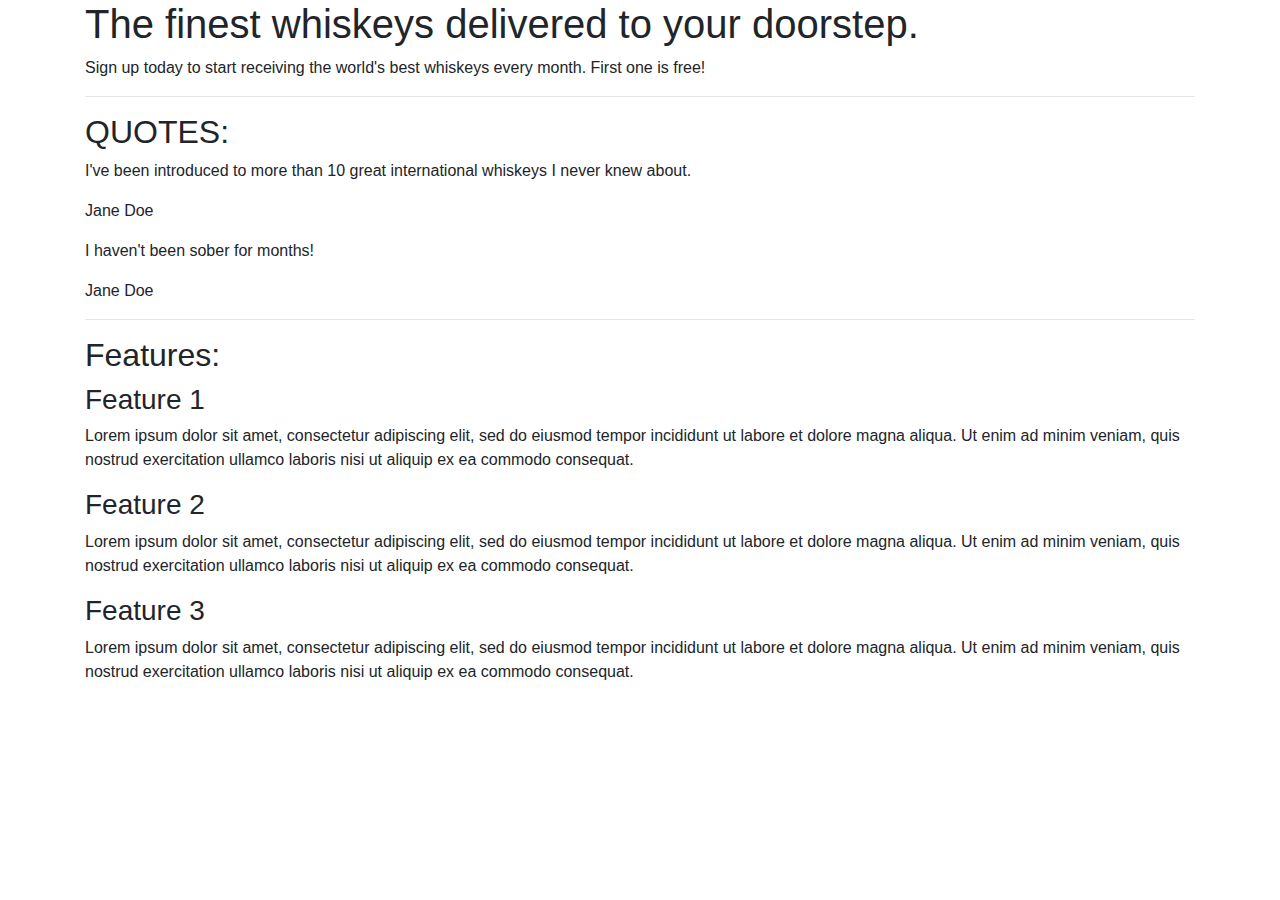
==== index.html @ 3d85e811 "basic html" ====
<!DOCTYPE html>
<html lang="en">
<head>
    <meta charset="UTF-8">
    <meta name="viewport" content="width=device-width, initial-scale=1.0">
    <meta http-equiv="X-UA-Compatible" content="ie=edge">
    <title>Whiskey Drop | Taste a new whiskey every month</title>
    <link rel="stylesheet" href="https://maxcdn.bootstrapcdn.com/bootstrap/4.1.3/css/bootstrap.min.css">
</head>
<body>
    <article class="container">
        <!-- Callout -->
        <section class="callout">
            <h1>The finest whiskeys delivered to your doorstep.</h1>
            <p>Sign up today to start receiving the world's best whiskeys every month. First one is free!</p>
        </section>    
        <!-- / .callout -->
        <hr>


        <!-- Quotes -->
        <section class="quotes">
            <h2 class="text-uppercase">Quotes:</h2>
            <div class="quote">
                <p>I've been introduced to more than 10 great international whiskeys I never knew about.</p>
                <p>Jane Doe</p>
            </div>
            <div class="quote">
                <p>I haven't been sober for months!</p>
                <p>Jane Doe</p>
            </div>
        </section>
        <!-- / .quotes-->
        <hr>


        <!-- Features -->
        <section class="features">
            <h2>Features:</h2>
            <div class="feature">
                <h3>Feature 1</h3>
                <p>Lorem ipsum dolor sit amet, consectetur adipiscing elit, sed do eiusmod tempor incididunt ut labore et dolore magna aliqua. Ut enim ad minim veniam, quis nostrud exercitation ullamco laboris nisi ut aliquip ex ea commodo consequat.</p>
            </div>
             <div class="feature">
                <h3>Feature 2</h3>
                <p>Lorem ipsum dolor sit amet, consectetur adipiscing elit, sed do eiusmod tempor incididunt ut labore et dolore magna aliqua. Ut enim ad minim veniam, quis nostrud exercitation ullamco laboris nisi ut aliquip ex ea commodo consequat.</p>
            </div>
             <div class="feature">
                <h3>Feature 3</h3>
                <p>Lorem ipsum dolor sit amet, consectetur adipiscing elit, sed do eiusmod tempor incididunt ut labore et dolore magna aliqua. Ut enim ad minim veniam, quis nostrud exercitation ullamco laboris nisi ut aliquip ex ea commodo consequat.</p>
            </div>
        </section>
        <!-- /.features -->
    </article>
</body>
</html>
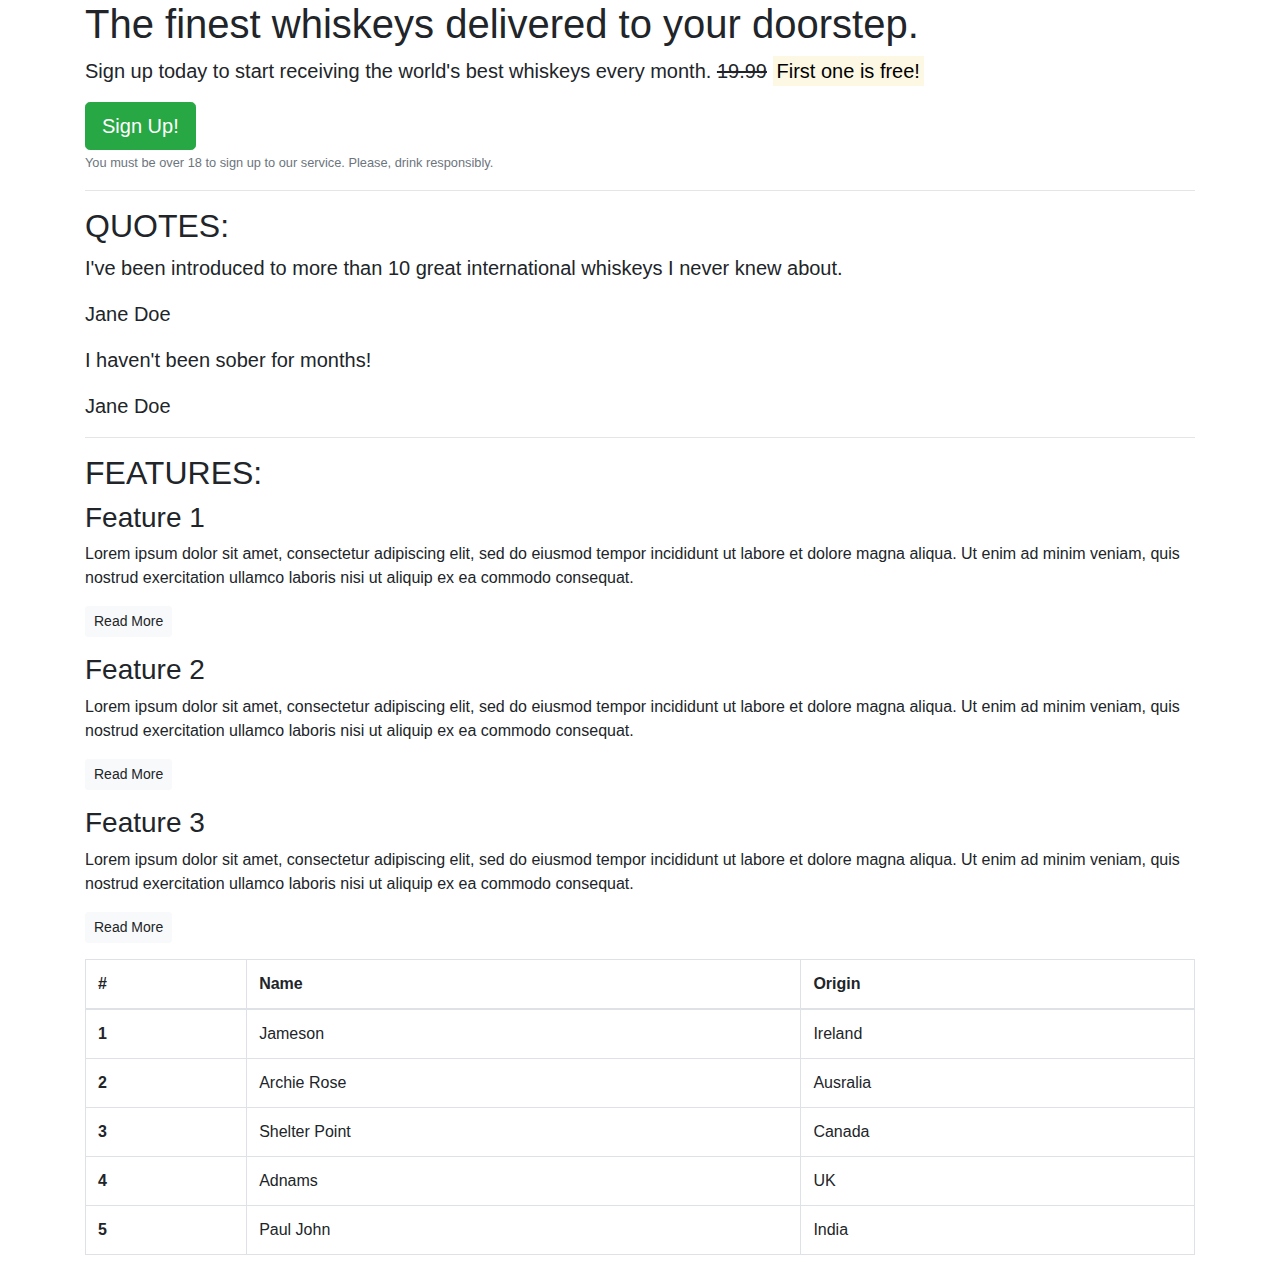
==== commit cb743a80: "<table> included" ====
--- a/index.html
+++ b/index.html
@@ -12,7 +12,9 @@
         <!-- Callout -->
         <section class="callout">
             <h1>The finest whiskeys delivered to your doorstep.</h1>
-            <p>Sign up today to start receiving the world's best whiskeys every month. First one is free!</p>
+            <p class="lead">Sign up today to start receiving the world's best whiskeys every month. <s>19.99</s> <strong><mark>First one is free!</mark></strong></p>
+            <button class="btn btn-success btn-lg">Sign Up!</button>
+            <p class="text-muted"><small>You must be over 18 to sign up to our service. Please, drink responsibly.</small></p>
         </section>    
         <!-- / .callout -->
         <hr>
@@ -21,14 +23,14 @@
         <!-- Quotes -->
         <section class="quotes">
             <h2 class="text-uppercase">Quotes:</h2>
-            <div class="quote">
+            <blockquote class="blockquote">
                 <p>I've been introduced to more than 10 great international whiskeys I never knew about.</p>
                 <p>Jane Doe</p>
-            </div>
-            <div class="quote">
+            </blockquote>
+            <blockquote class="blockquote">
                 <p>I haven't been sober for months!</p>
                 <p>Jane Doe</p>
-            </div>
+            <blockquote>
         </section>
         <!-- / .quotes-->
         <hr>
@@ -36,21 +38,67 @@
 
         <!-- Features -->
         <section class="features">
-            <h2>Features:</h2>
+            <h2 class="text-uppercase">Features:</h2>
             <div class="feature">
                 <h3>Feature 1</h3>
                 <p>Lorem ipsum dolor sit amet, consectetur adipiscing elit, sed do eiusmod tempor incididunt ut labore et dolore magna aliqua. Ut enim ad minim veniam, quis nostrud exercitation ullamco laboris nisi ut aliquip ex ea commodo consequat.</p>
+                <p><a class="btn btn-light btn-sm" href="">Read More</a></p>
             </div>
+
              <div class="feature">
                 <h3>Feature 2</h3>
                 <p>Lorem ipsum dolor sit amet, consectetur adipiscing elit, sed do eiusmod tempor incididunt ut labore et dolore magna aliqua. Ut enim ad minim veniam, quis nostrud exercitation ullamco laboris nisi ut aliquip ex ea commodo consequat.</p>
+                <p><a class="btn btn-light btn-sm" href="">Read More</a></p>
             </div>
              <div class="feature">
                 <h3>Feature 3</h3>
                 <p>Lorem ipsum dolor sit amet, consectetur adipiscing elit, sed do eiusmod tempor incididunt ut labore et dolore magna aliqua. Ut enim ad minim veniam, quis nostrud exercitation ullamco laboris nisi ut aliquip ex ea commodo consequat.</p>
+                <p><a class="btn btn-light btn-sm" href="">Read More</a></p>
             </div>
         </section>
         <!-- /.features -->
+        
+
+        <!-- Monthly Favorites -->
+        <table class="table table-bordered">
+            <thead>
+                <tr>
+                    <th scope="col">#</th>
+                    <th scope="col">Name</th>
+                    <th scope="col">Origin</th>
+                </tr>
+            </thead>
+            <tbody>
+                <tr>
+                    <th scope="row">1</th>
+                    <td>Jameson</td>
+                    <td>Ireland</td>
+                </tr>
+                <tr>
+                    <th scope="row">2</th>
+                    <td>Archie Rose</td>
+                    <td>Ausralia</td>
+                </tr>
+                <tr>
+                    <th scope="row">3</th>
+                    <td>Shelter Point</td>
+                    <td>Canada</td>
+                </tr>
+                <tr>
+                    <th scope="row">4</th>
+                    <td>Adnams</td>
+                    <td>UK</td>
+                </tr>
+                <tr>
+                    <th scope="row">5</th>
+                    <td>Paul John</td>
+                    <td>India</td>
+                </tr>
+            </tbody>
+        </table>
+        <!-- /.monthlyfavorites -->
+
+
     </article>
 </body>
 </html>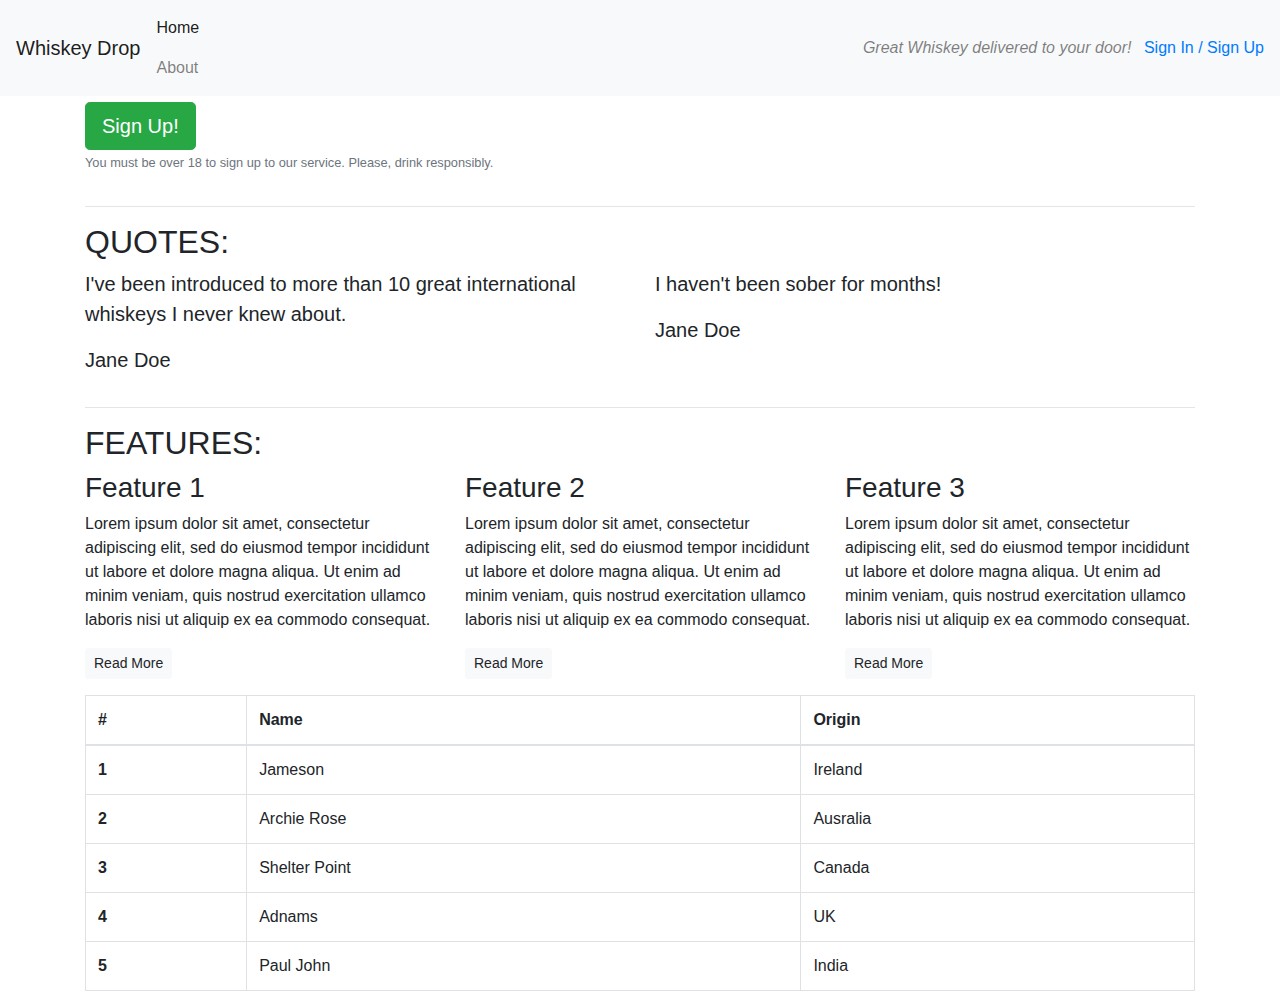
==== commit 167fe10d: "navbar" ====
--- a/index.html
+++ b/index.html
@@ -8,52 +8,90 @@
     <link rel="stylesheet" href="https://maxcdn.bootstrapcdn.com/bootstrap/4.1.3/css/bootstrap.min.css">
 </head>
 <body>
-    <article class="container">
+    <nav class="navbar navbar-light bg-light navbar-xpand-sm fixed-top">
+        <a href="/" class="navbar-brand">Whiskey Drop</a>
+        <ul class="navbar-nav mr-auto">
+            <li class="active nav-item mr-2"><a class="nav-link" href="/">Home</a></li>
+            <li class="nav-item mr-2"><a class="nav-link" href="/about">About</a></li>
+            <li class="nav-item mr-2 d-blocl d-sm-none"><a class="nav-link" href="/login">Sign In / Sign Up</a></li>
+        </ul>
+        <div class="d-none d-md-block">
+            <p class="navbar-text my-auto mr-2"><i>Great Whiskey delivered to your door!</i></p>
+            <a href="/login">Sign In / Sign Up</a>
+        </div>
+    </nav>
+     <article class="container">
         <!-- Callout -->
-        <section class="callout">
-            <h1>The finest whiskeys delivered to your doorstep.</h1>
-            <p class="lead">Sign up today to start receiving the world's best whiskeys every month. <s>19.99</s> <strong><mark>First one is free!</mark></strong></p>
-            <button class="btn btn-success btn-lg">Sign Up!</button>
-            <p class="text-muted"><small>You must be over 18 to sign up to our service. Please, drink responsibly.</small></p>
-        </section>    
+        <div class="row">
+            <div class="col-12">
+                <section class="callout"> 
+                    <h1>The finest whiskeys delivered to your doorstep.</h1>
+                    <p class="lead">Sign up today to start receiving the world's best whiskeys every month. <s>19.99</s> <strong><mark>First one is free!</mark></strong></p>
+                    <button class="btn btn-success btn-lg">Sign Up!</button>
+                    <p class="text-muted"><small>You must be over 18 to sign up to our service. Please, drink responsibly.</small></p>
+                </section> 
+            </div>  
+        </div> 
         <!-- / .callout -->
         <hr>
 
 
         <!-- Quotes -->
         <section class="quotes">
-            <h2 class="text-uppercase">Quotes:</h2>
-            <blockquote class="blockquote">
-                <p>I've been introduced to more than 10 great international whiskeys I never knew about.</p>
-                <p>Jane Doe</p>
-            </blockquote>
-            <blockquote class="blockquote">
-                <p>I haven't been sober for months!</p>
-                <p>Jane Doe</p>
-            <blockquote>
+            <div class="row">
+                 <div class="col-12">
+                    <h2 class="text-uppercase">Quotes:</h2>
+                </div>
+            </div>
+            <div class="row">
+                <div class="col-12 col-md-6">
+                    <blockquote class="blockquote">
+                        <p>I've been introduced to more than 10 great international whiskeys I never knew about.</p>
+                        <p>Jane Doe</p>
+                    </blockquote>
+                </div>
+                <div class="col-12 col-md-6">
+                    <blockquote class="blockquote">
+                        <p>I haven't been sober for months!</p>
+                        <p>Jane Doe</p>
+                    <blockquote>
+                </div>
+            </div>
         </section>
+        
         <!-- / .quotes-->
         <hr>
 
 
         <!-- Features -->
         <section class="features">
-            <h2 class="text-uppercase">Features:</h2>
-            <div class="feature">
-                <h3>Feature 1</h3>
-                <p>Lorem ipsum dolor sit amet, consectetur adipiscing elit, sed do eiusmod tempor incididunt ut labore et dolore magna aliqua. Ut enim ad minim veniam, quis nostrud exercitation ullamco laboris nisi ut aliquip ex ea commodo consequat.</p>
-                <p><a class="btn btn-light btn-sm" href="">Read More</a></p>
+            <div class="row">
+                <div class="col-12 ">
+                    <h2 class="text-uppercase">Features:</h2>
+                </div>
             </div>
-
-             <div class="feature">
-                <h3>Feature 2</h3>
-                <p>Lorem ipsum dolor sit amet, consectetur adipiscing elit, sed do eiusmod tempor incididunt ut labore et dolore magna aliqua. Ut enim ad minim veniam, quis nostrud exercitation ullamco laboris nisi ut aliquip ex ea commodo consequat.</p>
-                <p><a class="btn btn-light btn-sm" href="">Read More</a></p>
-            </div>
-             <div class="feature">
-                <h3>Feature 3</h3>
-                <p>Lorem ipsum dolor sit amet, consectetur adipiscing elit, sed do eiusmod tempor incididunt ut labore et dolore magna aliqua. Ut enim ad minim veniam, quis nostrud exercitation ullamco laboris nisi ut aliquip ex ea commodo consequat.</p>
-                <p><a class="btn btn-light btn-sm" href="">Read More</a></p>
+            <div class="row">
+                <div class="col-12 col-md-6 col-lg-4">
+                    <div class="feature">
+                        <h3>Feature 1</h3>
+                            <p>Lorem ipsum dolor sit amet, consectetur adipiscing elit, sed do eiusmod tempor incididunt ut labore et dolore magna aliqua. Ut enim ad minim veniam, quis nostrud exercitation ullamco laboris nisi ut aliquip ex ea commodo consequat.</p>
+                            <p><a class="btn btn-light btn-sm" href="">Read More</a></p>
+                    </div>
+                </div>
+                <div class="col-12 col-md-6 col-lg-4">
+                    <div class="feature">
+                        <h3>Feature 2</h3>
+                            <p>Lorem ipsum dolor sit amet, consectetur adipiscing elit, sed do eiusmod tempor incididunt ut labore et dolore magna aliqua. Ut enim ad minim veniam, quis nostrud exercitation ullamco laboris nisi ut aliquip ex ea commodo consequat.</p>
+                            <p><a class="btn btn-light btn-sm" href="">Read More</a></p>
+                    </div>
+                </div>
+                <div class="col-12 d-md-none d-lg-block col-lg-4">
+                    <div class="feature">
+                        <h3>Feature 3</h3>
+                        <p>Lorem ipsum dolor sit amet, consectetur adipiscing elit, sed do eiusmod tempor incididunt ut labore et dolore magna aliqua. Ut enim ad minim veniam, quis nostrud exercitation ullamco laboris nisi ut aliquip ex ea commodo consequat.</p>
+                        <p><a class="btn btn-light btn-sm" href="">Read More</a></p>
+                    </div>
+                </div>
             </div>
         </section>
         <!-- /.features -->
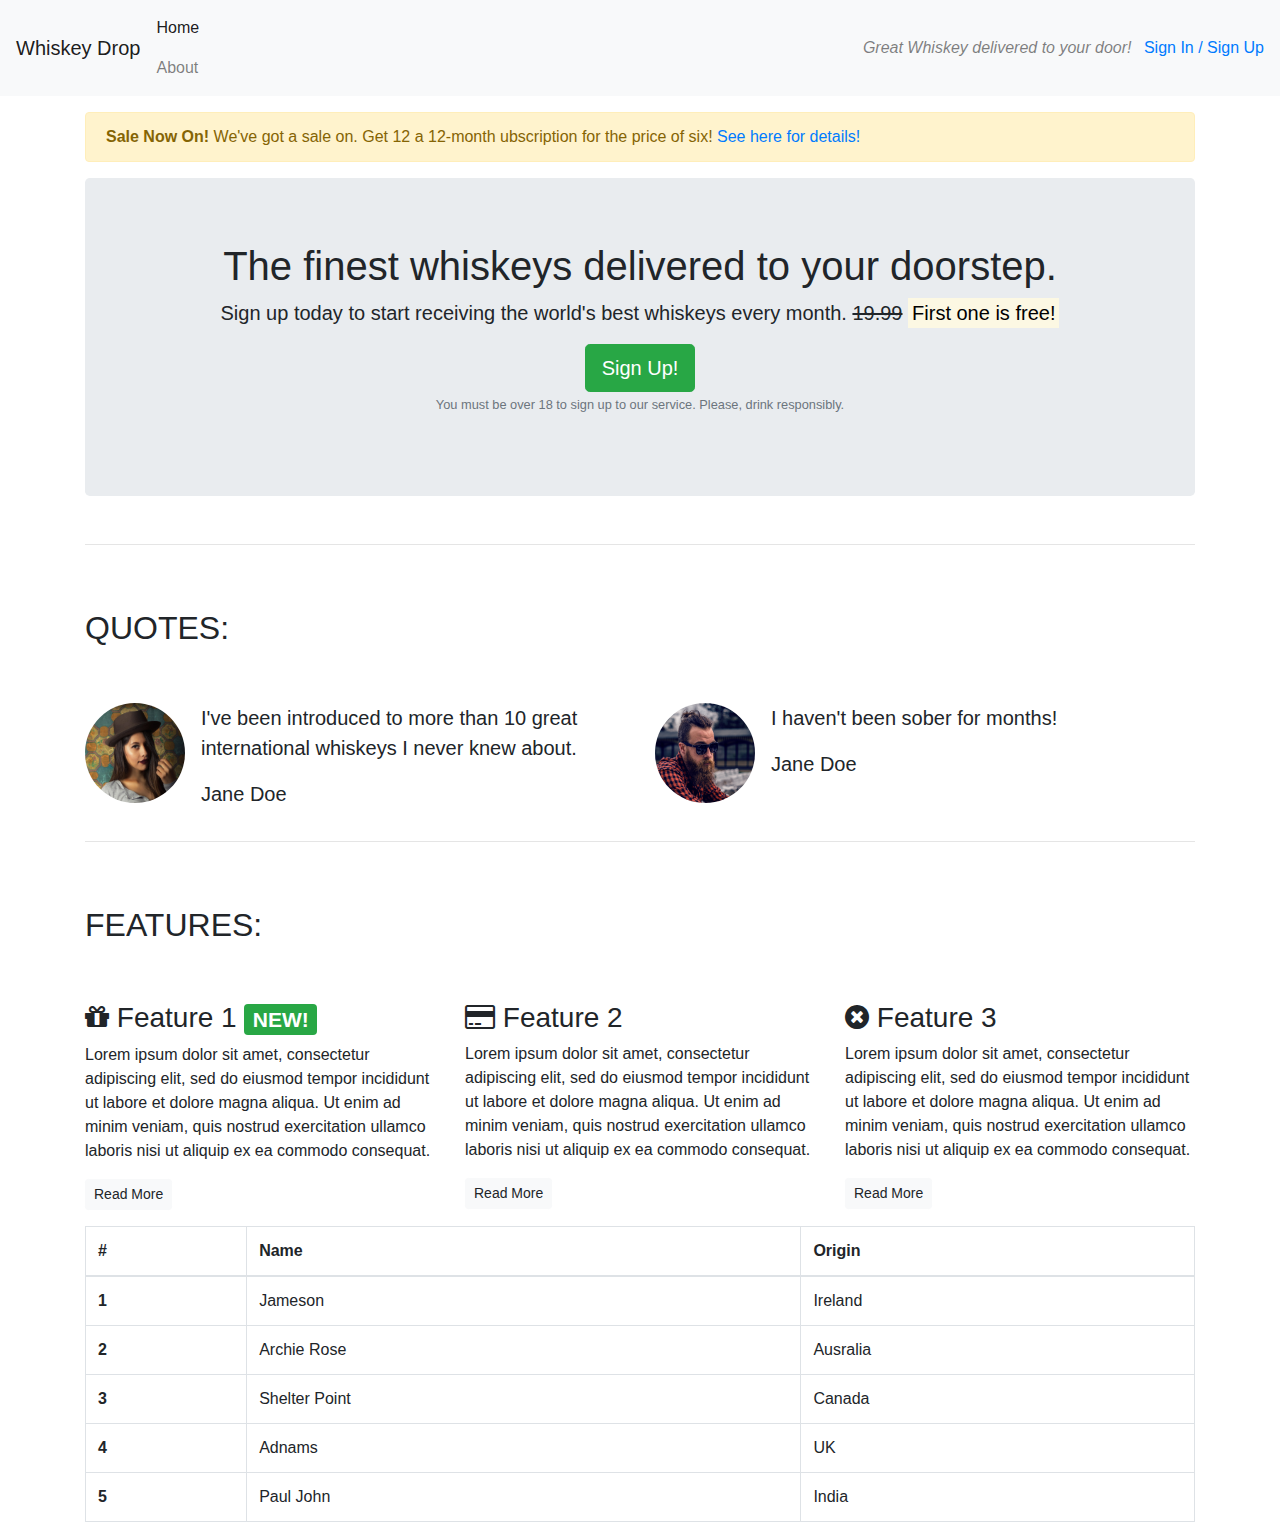
==== commit 700f57b8: "update 1" ====
--- a/index.html
+++ b/index.html
@@ -6,9 +6,10 @@
     <meta http-equiv="X-UA-Compatible" content="ie=edge">
     <title>Whiskey Drop | Taste a new whiskey every month</title>
     <link rel="stylesheet" href="https://maxcdn.bootstrapcdn.com/bootstrap/4.1.3/css/bootstrap.min.css">
+    <link href="https://stackpath.bootstrapcdn.com/font-awesome/4.7.0/css/font-awesome.min.css" rel="stylesheet" integrity="sha384-wvfXpqpZZVQGK6TAh5PVlGOfQNHSoD2xbE+QkPxCAFlNEevoEH3Sl0sibVcOQVnN" crossorigin="anonymous">
 </head>
 <body>
-    <nav class="navbar navbar-light bg-light navbar-xpand-sm fixed-top">
+    <nav class="navbar navbar-light bg-light navbar-xpand-sm">
         <a href="/" class="navbar-brand">Whiskey Drop</a>
         <ul class="navbar-nav mr-auto">
             <li class="active nav-item mr-2"><a class="nav-link" href="/">Home</a></li>
@@ -20,13 +21,23 @@
             <a href="/login">Sign In / Sign Up</a>
         </div>
     </nav>
-     <article class="container">
+     <article class="container mt-3">
+        <div class="row d-none d-sm-block">
+            <div class="col-12">
+                <div class="alert alert-warning">
+                    <strong>Sale Now On!</strong> We've got a sale on. Get 12 a 12-month ubscription for the price of six! <a href="">See here for details!</a>
+                </div>
+            </div>
+        </div>
         <!-- Callout -->
         <div class="row">
             <div class="col-12">
-                <section class="callout"> 
+                <section class="callout jumbotron text-center"> 
                     <h1>The finest whiskeys delivered to your doorstep.</h1>
-                    <p class="lead">Sign up today to start receiving the world's best whiskeys every month. <s>19.99</s> <strong><mark>First one is free!</mark></strong></p>
+                    <p class="lead">Sign up today to start receiving the world's best whiskeys every month. 
+                    <s class="d-none d-sm-inline">19.99</s>
+                    <span class="d-inline d-sm-none"><br></span> 
+                    <strong><mark>First one is free!</mark></strong></p>
                     <button class="btn btn-success btn-lg">Sign Up!</button>
                     <p class="text-muted"><small>You must be over 18 to sign up to our service. Please, drink responsibly.</small></p>
                 </section> 
@@ -39,23 +50,37 @@
         <!-- Quotes -->
         <section class="quotes">
             <div class="row">
-                 <div class="col-12">
+                 <div class="col-12 my-5">
                     <h2 class="text-uppercase">Quotes:</h2>
                 </div>
             </div>
             <div class="row">
                 <div class="col-12 col-md-6">
-                    <blockquote class="blockquote">
-                        <p>I've been introduced to more than 10 great international whiskeys I never knew about.</p>
-                        <p>Jane Doe</p>
-                    </blockquote>
+                    <div class="media">
+                        <div class="d-none d-sm-block">
+                            <img src="images/girl-image.png" class="rounded-circle mr-3" height="100" width="100">
+                        </div>
+                        <div class="media-body">
+                            <blockquote class="blockquote">
+                                <p>I've been introduced to more than 10 great international whiskeys I never knew about.</p>
+                                <p>Jane Doe</p>
+                            </blockquote>
+                        </div>
+                    </div>
                 </div>
                 <div class="col-12 col-md-6">
-                    <blockquote class="blockquote">
-                        <p>I haven't been sober for months!</p>
-                        <p>Jane Doe</p>
-                    <blockquote>
-                </div>
+                    <div class="media">
+                        <div class="d-none d-sm-block">
+                            <img src="images/guy-image.png" class="rounded-circle mr-3" height="100" width="100">
+                        </div>
+                        <div class="media-body">
+                            <blockquote class="blockquote">
+                                <p>I haven't been sober for months!</p>
+                                <p>Jane Doe</p>
+                            </blockquote>
+                        </div>
+                    </div>
+                 </div>
             </div>
         </section>
         
@@ -66,28 +91,28 @@
         <!-- Features -->
         <section class="features">
             <div class="row">
-                <div class="col-12 ">
+                <div class="col-12 my-5">
                     <h2 class="text-uppercase">Features:</h2>
                 </div>
             </div>
             <div class="row">
                 <div class="col-12 col-md-6 col-lg-4">
                     <div class="feature">
-                        <h3>Feature 1</h3>
+                        <h3><i class="fa fa-gift d-none d-sm-inline"></i> Feature 1 <span class="badge badge-success">NEW!</span></h3>
                             <p>Lorem ipsum dolor sit amet, consectetur adipiscing elit, sed do eiusmod tempor incididunt ut labore et dolore magna aliqua. Ut enim ad minim veniam, quis nostrud exercitation ullamco laboris nisi ut aliquip ex ea commodo consequat.</p>
                             <p><a class="btn btn-light btn-sm" href="">Read More</a></p>
                     </div>
                 </div>
                 <div class="col-12 col-md-6 col-lg-4">
                     <div class="feature">
-                        <h3>Feature 2</h3>
+                        <h3><i class="fa fa-credit-card d-none d-sm-inline"></i> Feature 2</h3>
                             <p>Lorem ipsum dolor sit amet, consectetur adipiscing elit, sed do eiusmod tempor incididunt ut labore et dolore magna aliqua. Ut enim ad minim veniam, quis nostrud exercitation ullamco laboris nisi ut aliquip ex ea commodo consequat.</p>
                             <p><a class="btn btn-light btn-sm" href="">Read More</a></p>
                     </div>
                 </div>
                 <div class="col-12 d-md-none d-lg-block col-lg-4">
                     <div class="feature">
-                        <h3>Feature 3</h3>
+                        <h3><i class="fa fa-times-circle d-none d-sm-inline"></i> Feature 3</h3>
                         <p>Lorem ipsum dolor sit amet, consectetur adipiscing elit, sed do eiusmod tempor incididunt ut labore et dolore magna aliqua. Ut enim ad minim veniam, quis nostrud exercitation ullamco laboris nisi ut aliquip ex ea commodo consequat.</p>
                         <p><a class="btn btn-light btn-sm" href="">Read More</a></p>
                     </div>
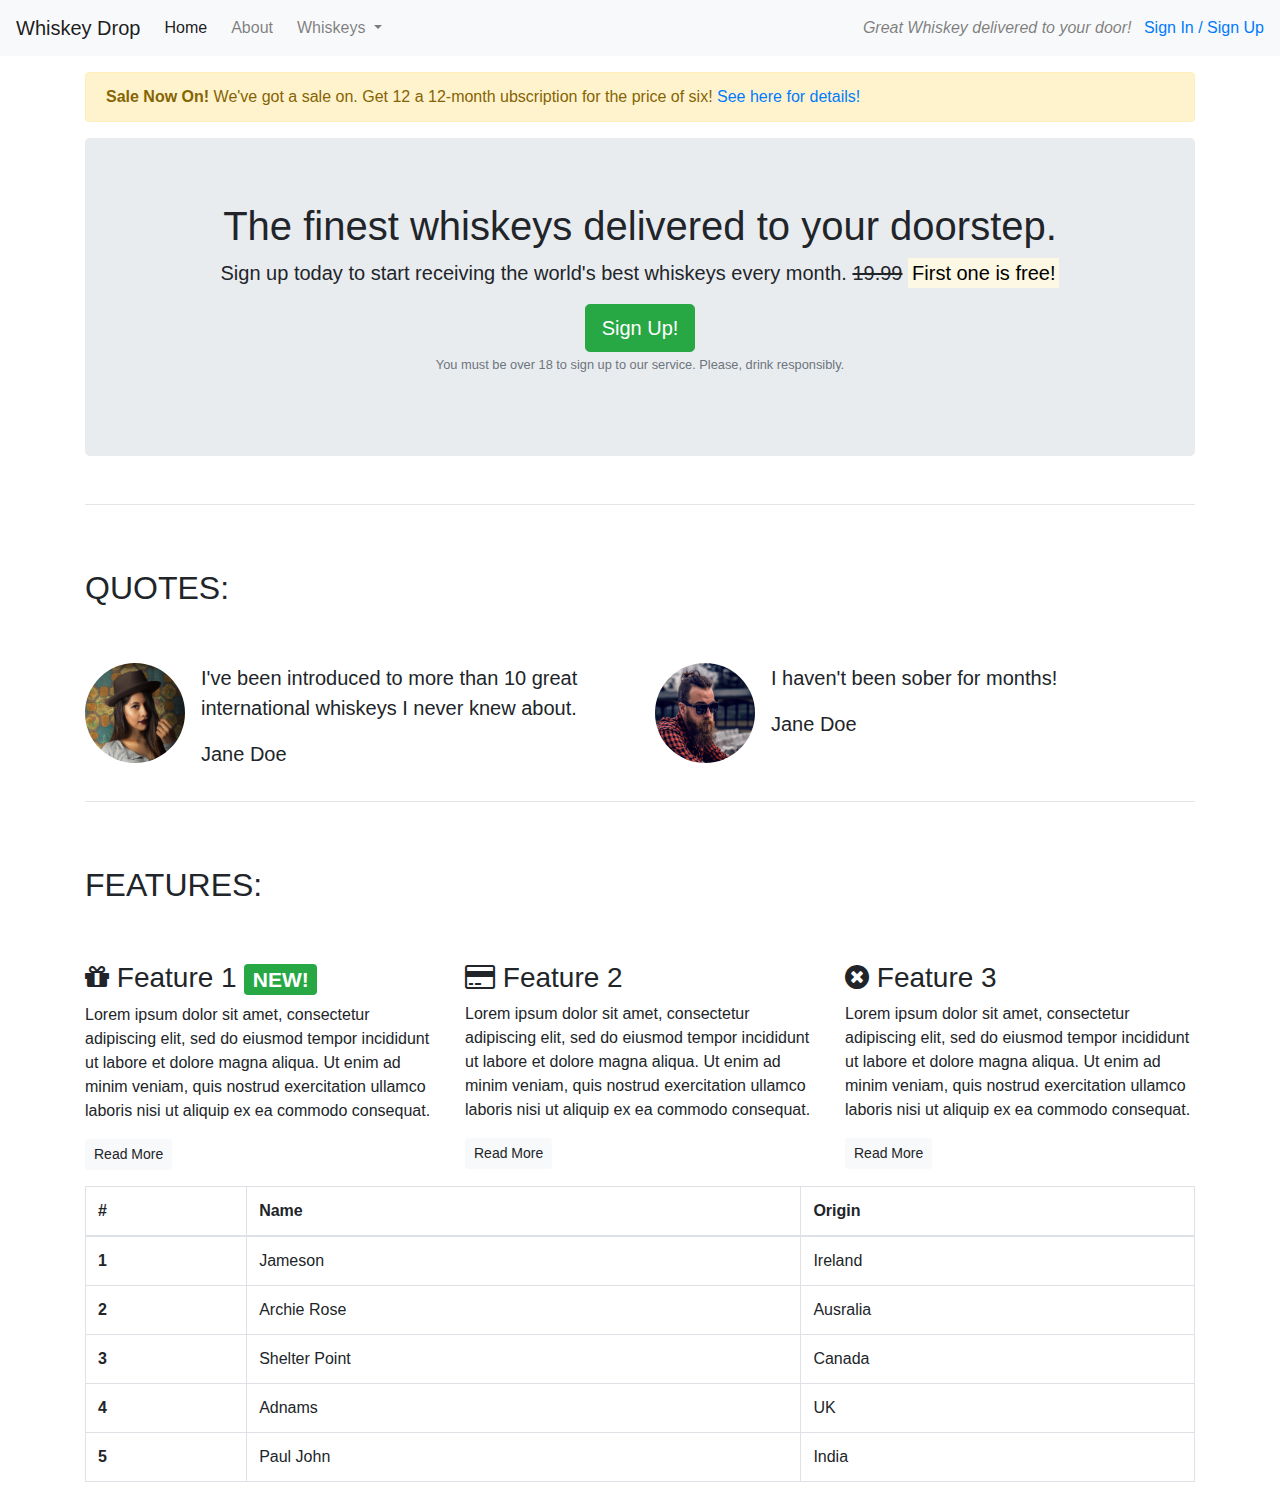
==== commit 9028c46a: "modal" ====
--- a/index.html
+++ b/index.html
@@ -6,16 +6,37 @@
     <meta http-equiv="X-UA-Compatible" content="ie=edge">
     <title>Whiskey Drop | Taste a new whiskey every month</title>
     <link rel="stylesheet" href="https://maxcdn.bootstrapcdn.com/bootstrap/4.1.3/css/bootstrap.min.css">
-    <link href="https://stackpath.bootstrapcdn.com/font-awesome/4.7.0/css/font-awesome.min.css" rel="stylesheet" integrity="sha384-wvfXpqpZZVQGK6TAh5PVlGOfQNHSoD2xbE+QkPxCAFlNEevoEH3Sl0sibVcOQVnN" crossorigin="anonymous">
+    <link href="https://stackpath.bootstrapcdn.com/font-awesome/4.7.0/css/font-awesome.min.css" rel="stylesheet" 
+    integrity="sha384-wvfXpqpZZVQGK6TAh5PVlGOfQNHSoD2xbE+QkPxCAFlNEevoEH3Sl0sibVcOQVnN" crossorigin="anonymous">
 </head>
 <body>
-    <nav class="navbar navbar-light bg-light navbar-xpand-sm">
+    <!--Nav-->
+    <nav class="navbar navbar-light bg-light navbar-expand-sm">
         <a href="/" class="navbar-brand">Whiskey Drop</a>
-        <ul class="navbar-nav mr-auto">
-            <li class="active nav-item mr-2"><a class="nav-link" href="/">Home</a></li>
-            <li class="nav-item mr-2"><a class="nav-link" href="/about">About</a></li>
-            <li class="nav-item mr-2 d-blocl d-sm-none"><a class="nav-link" href="/login">Sign In / Sign Up</a></li>
-        </ul>
+
+        <button class="navbar-toggler ml-auto" type="button" data-toggle="collapse" data-target="#navbarNavDropdown"
+         aria-controls="navbarNavDropdown" aria-expanded="false" aria-label="Toggle navigation">
+        <span class="navbar-toggler-icon"></span></button>
+
+        <div class="collapse navbar-collapse" id="navbarNavDropdown">
+            <ul class="navbar-nav mr-auto">
+                <li class="active nav-item mr-2"><a class="nav-link" href="/">Home</a></li>
+                <li class="nav-item mr-2"><a class="nav-link" href="/about">About</a></li>
+                <li class="nav-item dropdown">
+                    <a class="nav-link dropdown-toggle" href="#" id="navbarDropdownMenuLink" role="button" data-toggle="dropdown" aria-haspopup="true" aria-expanded="false">
+          Whiskeys
+        </a>
+                    <div class="dropdown-menu" aria-labelledby="navbarDropdownMenuLink">
+                        <a class="dropdown-item" href="#">Irish</a>
+                        <a class="dropdown-item" href="#">Scotch</a>
+                        <a class="dropdown-item" href="#">Japanese</a>
+                        <a class="dropdown-item" href="#">American</a>
+                    </div>
+                </li>       
+                
+                <li class="nav-item mr-2 d-block d-sm-none"><a class="nav-link" href="/login">Sign In / Sign Up</a></li>
+            </ul>
+        </div>
         <div class="d-none d-md-block">
             <p class="navbar-text my-auto mr-2"><i>Great Whiskey delivered to your door!</i></p>
             <a href="/login">Sign In / Sign Up</a>
@@ -38,7 +59,7 @@
                     <s class="d-none d-sm-inline">19.99</s>
                     <span class="d-inline d-sm-none"><br></span> 
                     <strong><mark>First one is free!</mark></strong></p>
-                    <button class="btn btn-success btn-lg">Sign Up!</button>
+                    <button class="btn btn-success btn-lg" data-toggle="modal" data-target="#signUpModal">Sign Up!</button>
                     <p class="text-muted"><small>You must be over 18 to sign up to our service. Please, drink responsibly.</small></p>
                 </section> 
             </div>  
@@ -163,5 +184,41 @@
 
 
     </article>
+
+    <div class="modal" tabindex="-1" role="dialog" id="signUpModal" >
+        <div class="modal-dialog" role="document">
+            <div class="modal-content">
+                <div class="modal-header">
+                    <h5 class="modal-title">Sign Up to Whiskey Drop!</h5>
+                    <button type="button" class="close" data-dismiss="modal" aria-label="Close">
+                        <span aria-hidden="true">&times;</span>
+                    </button>
+                </div>
+                <div class="modal-body">
+                    <form>
+                        <div class="form-group">
+                            <label for="exampleInputEmail1">Email address</label>
+                            <input type="email" class="form-control" id="exampleInputEmail1" aria-describedby="emailHelp" placeholder="Enter email">
+                            <small id="emailHelp" class="form-text text-muted">We'll never share your email with anyone else.</small>
+                        </div>
+                        <div class="form-group">
+                            <label for="password">Password</label>
+                            <input type="password" class="form-control" id="password" placeholder="Password">
+                        </div>
+                        <div class="form-group">
+                            <label for="repeatPassword">Repeat Password</label>
+                            <input type="password" class="form-control" id="repeatPassword" placeholder="Repeat Password">
+                        </div>
+                        <button type="submit" class="btn btn-success">Submit</button>
+                    </form>
+                </div>
+            </div>
+        </div>
+    </div>
+
+    <script src="https://code.jquery.com/jquery-3.4.1.slim.min.js" integrity="sha384-J6qa4849blE2+poT4WnyKhv5vZF5SrPo0iEjwBvKU7imGFAV0wwj1yYfoRSJoZ+n" crossorigin="anonymous"></script>
+    <script src="https://cdn.jsdelivr.net/npm/popper.js@1.16.0/dist/umd/popper.min.js" integrity="sha384-Q6E9RHvbIyZFJoft+2mJbHaEWldlvI9IOYy5n3zV9zzTtmI3UksdQRVvoxMfooAo" crossorigin="anonymous"></script>
+    <script src="https://stackpath.bootstrapcdn.com/bootstrap/4.4.1/js/bootstrap.min.js" 
+    integrity="sha384-wfSDF2E50Y2D1uUdj0O3uMBJnjuUD4Ih7YwaYd1iqfktj0Uod8GCExl3Og8ifwB6" crossorigin="anonymous"></script>
 </body>
 </html>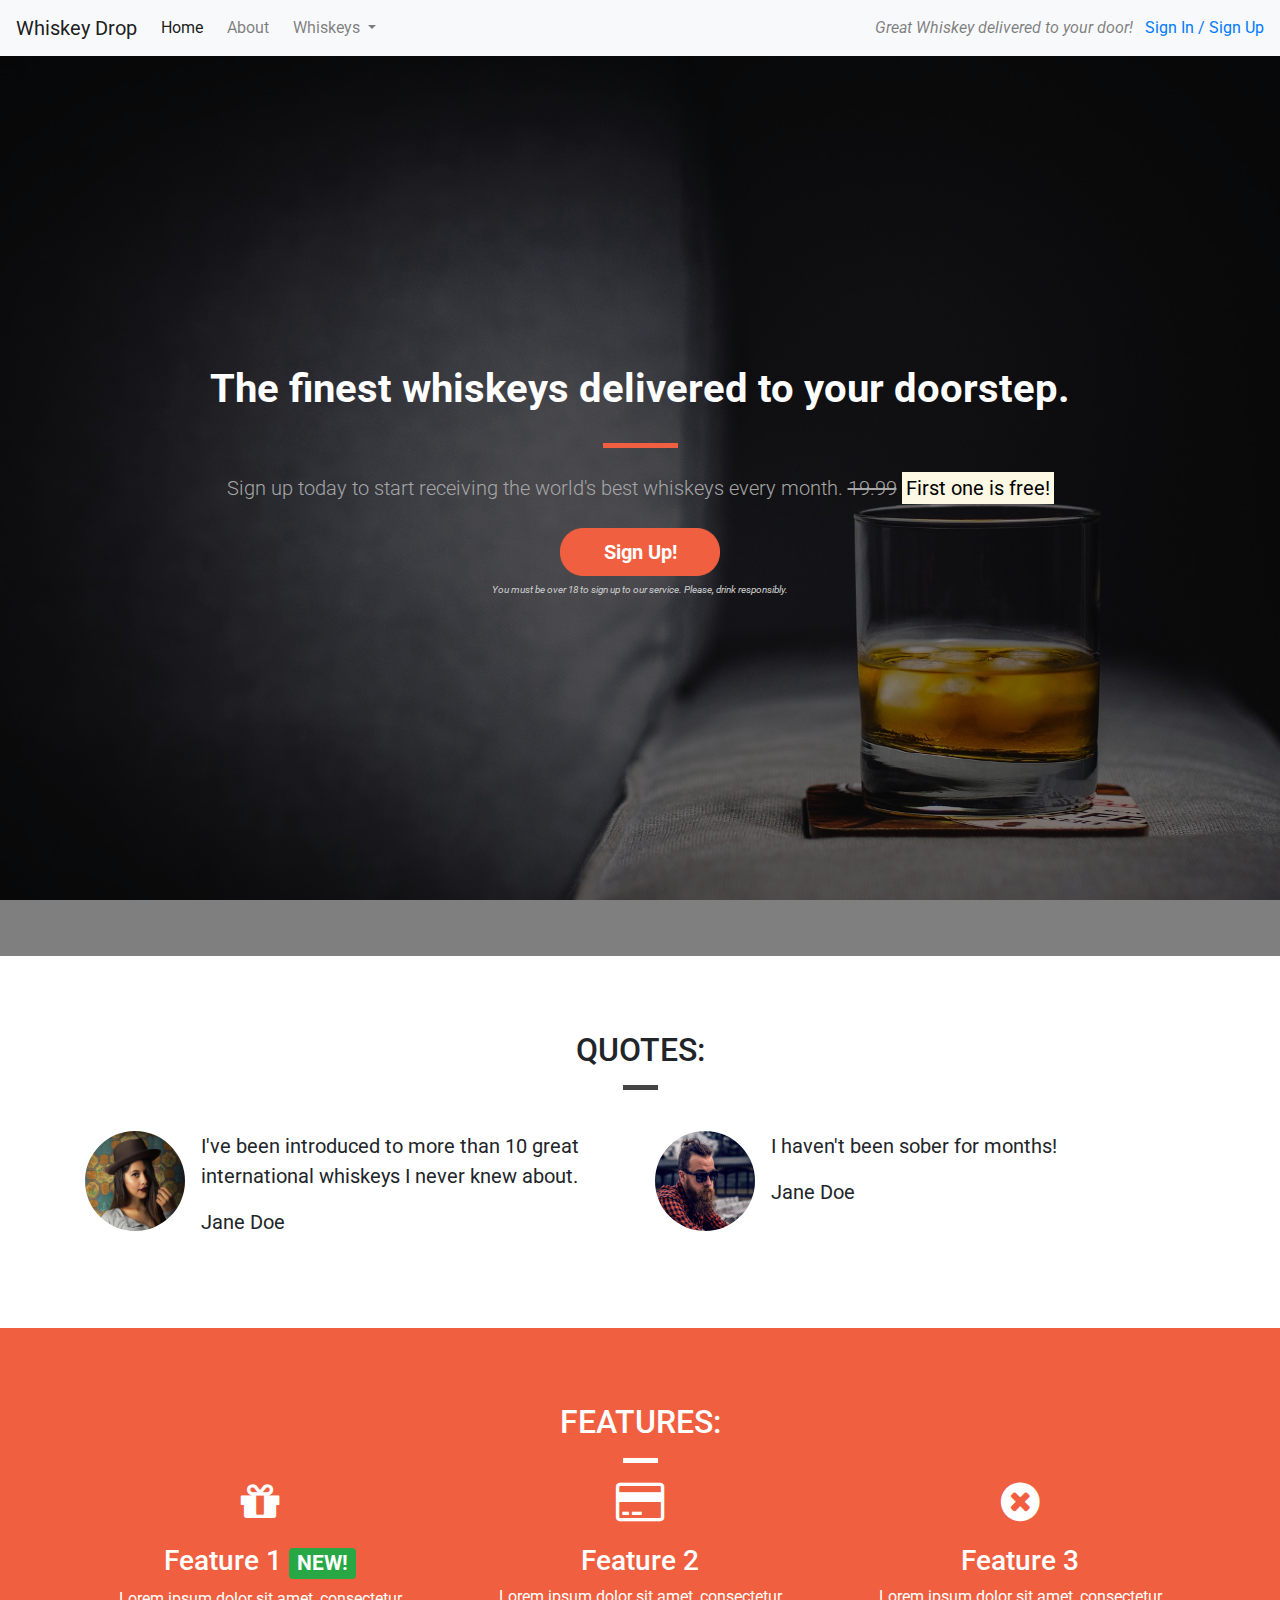
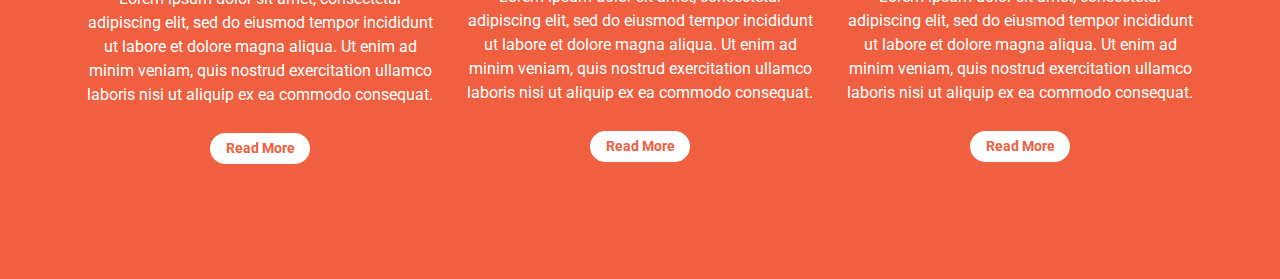
==== commit 7dec4fa8: "tyding up" ====
--- a/index.html
+++ b/index.html
@@ -6,8 +6,11 @@
     <meta http-equiv="X-UA-Compatible" content="ie=edge">
     <title>Whiskey Drop | Taste a new whiskey every month</title>
     <link rel="stylesheet" href="https://maxcdn.bootstrapcdn.com/bootstrap/4.1.3/css/bootstrap.min.css">
-    <link href="https://stackpath.bootstrapcdn.com/font-awesome/4.7.0/css/font-awesome.min.css" rel="stylesheet" 
+    <link rel="stylesheet" href="https://stackpath.bootstrapcdn.com/font-awesome/4.7.0/css/font-awesome.min.css" rel="stylesheet" 
     integrity="sha384-wvfXpqpZZVQGK6TAh5PVlGOfQNHSoD2xbE+QkPxCAFlNEevoEH3Sl0sibVcOQVnN" crossorigin="anonymous">
+    <link href="https://fonts.googleapis.com/css?family=Roboto:400,700&display=swap" rel="stylesheet">
+    <link rel="stylesheet" href="css/style.css" type="text/css" />
+
 </head>
 <body>
     <!--Nav-->
@@ -42,114 +45,128 @@
             <a href="/login">Sign In / Sign Up</a>
         </div>
     </nav>
-     <article class="container mt-3">
+     <!-- <div class="container alert-container">
         <div class="row d-none d-sm-block">
             <div class="col-12">
                 <div class="alert alert-warning">
-                    <strong>Sale Now On!</strong> We've got a sale on. Get 12 a 12-month ubscription for the price of six! <a href="">See here for details!</a>
+                    <strong>Sale Now On!</strong> We've got a sale on. Get a 12-month subscription for the price of 6! <a href="">See here for details!</a>
                 </div>
             </div>
         </div>
+     </div> -->
+
+    <div class="container-fluid callout-container">
         <!-- Callout -->
+        <div class="opaque-overlay">&nbsp;</div>
         <div class="row">
             <div class="col-12">
                 <section class="callout jumbotron text-center"> 
-                    <h1>The finest whiskeys delivered to your doorstep.</h1>
+                    <h1 class="jumbotron-header">The finest whiskeys delivered to your doorstep.</h1>
+                    <hr class="block-divider block-divider--orange">
                     <p class="lead">Sign up today to start receiving the world's best whiskeys every month. 
                     <s class="d-none d-sm-inline">19.99</s>
                     <span class="d-inline d-sm-none"><br></span> 
                     <strong><mark>First one is free!</mark></strong></p>
-                    <button class="btn btn-success btn-lg" data-toggle="modal" data-target="#signUpModal">Sign Up!</button>
+                    <button class="btn btn-lg btn--cta btn--red" data-toggle="modal" data-target="#signUpModal">Sign Up!</button>
                     <p class="text-muted"><small>You must be over 18 to sign up to our service. Please, drink responsibly.</small></p>
                 </section> 
             </div>  
         </div> 
         <!-- / .callout -->
-        <hr>
+    </div>
 
 
         <!-- Quotes -->
-        <section class="quotes">
-            <div class="row">
-                 <div class="col-12 my-5">
-                    <h2 class="text-uppercase">Quotes:</h2>
-                </div>
-            </div>
-            <div class="row">
-                <div class="col-12 col-md-6">
-                    <div class="media">
-                        <div class="d-none d-sm-block">
-                            <img src="images/girl-image.png" class="rounded-circle mr-3" height="100" width="100">
-                        </div>
-                        <div class="media-body">
-                            <blockquote class="blockquote">
-                                <p>I've been introduced to more than 10 great international whiskeys I never knew about.</p>
-                                <p>Jane Doe</p>
-                            </blockquote>
-                        </div>
-                    </div>
-                </div>
-                <div class="col-12 col-md-6">
-                    <div class="media">
-                        <div class="d-none d-sm-block">
-                            <img src="images/guy-image.png" class="rounded-circle mr-3" height="100" width="100">
-                        </div>
-                        <div class="media-body">
-                            <blockquote class="blockquote">
-                                <p>I haven't been sober for months!</p>
-                                <p>Jane Doe</p>
-                            </blockquote>
-                        </div>
-                    </div>
-                 </div>
-            </div>
-        </section>
+        <div class="container-wrapper">                                             
+            <div class="container quotes-container content-container">
+                <section class="quotes">
+                    <div class="row">
+                        <div class="col-12 page-header">
+                            <h2 class="text-uppercase">Quotes:</h2>
+                            <hr class="block-divider block-divider--short">
+                        </div>
+                    </div>
+                    <div class="row">
+                        <div class="col-12 col-md-6">
+                            <div class="media">
+                                <div class="d-none d-sm-block">
+                                    <img src="images/girl-image.png" class="rounded-circle mr-3" height="100" width="100">
+                                </div>
+                                <div class="media-body">
+                                    <blockquote class="blockquote">
+                                        <p>I've been introduced to more than 10 great international whiskeys I never knew about.</p>
+                                        <p>Jane Doe</p>
+                                    </blockquote>
+                                </div>
+                            </div>
+                        </div>
+                        <div class="col-12 col-md-6">
+                            <div class="media">
+                                <div class="d-none d-sm-block">
+                                    <img src="images/guy-image.png" class="rounded-circle mr-3" height="100" width="100">
+                                </div>
+                                <div class="media-body">
+                                    <blockquote class="blockquote">
+                                        <p>I haven't been sober for months!</p>
+                                        <p>Jane Doe</p>
+                                    </blockquote>
+                                </div>
+                            </div>
+                        </div>
+                    </div>
+                </section>
+                <!-- / .quotes-->
+            </div>
+        </div>
+
+
+        <!-- Features -->
+        <div class="container-wrapper container-wrapper--red">
+            <div class="container features-container content-container">
+                <section class="features">
+                    <div class="row">
+                        <div class="col-12 page-header">
+                            <h2 class="text-uppercase">Features:</h2>
+                            <hr class="block-divider block-divider--short block-divider--white">
+                        </div>
+                    </div>
+                    <div class="row">
+                        <div class="col-12 col-md-6 col-lg-4">
+                            <div class="feature">
+                                <h3><i class="fa fa-gift d-none d-sm-block"></i> Feature 1 <span class="badge badge-success">NEW!</span></h3>
+                                    <p>Lorem ipsum dolor sit amet, consectetur adipiscing elit, sed do eiusmod tempor incididunt ut labore et dolore magna aliqua. Ut enim ad minim veniam, quis nostrud exercitation ullamco laboris nisi ut aliquip ex ea commodo consequat.</p>
+                                    <p><a class="btn btn-light btn-sm" href="">Read More</a></p>
+                            </div>
+                        </div>
+                        <div class="col-12 col-md-6 col-lg-4">
+                            <div class="feature">
+                                <h3><i class="fa fa-credit-card d-none d-sm-block"></i> Feature 2</h3>
+                                    <p>Lorem ipsum dolor sit amet, consectetur adipiscing elit, sed do eiusmod tempor incididunt ut labore et dolore magna aliqua. Ut enim ad minim veniam, quis nostrud exercitation ullamco laboris nisi ut aliquip ex ea commodo consequat.</p>
+                                    <p><a class="btn btn-light btn-sm" href="">Read More</a></p>
+                            </div>
+                        </div>
+                        <div class="col-12 d-md-none d-lg-block col-lg-4">
+                            <div class="feature">
+                                <h3><i class="fa fa-times-circle d-none d-sm-block"></i> Feature 3</h3>
+                                <p>Lorem ipsum dolor sit amet, consectetur adipiscing elit, sed do eiusmod tempor incididunt ut labore et dolore magna aliqua. Ut enim ad minim veniam, quis nostrud exercitation ullamco laboris nisi ut aliquip ex ea commodo consequat.</p>
+                                <p><a class="btn btn-light btn-sm" href="">Read More</a></p>
+                            </div>
+                        </div>
+                    </div>
+                </section>
+                <!-- /.features -->
+            </div>
+        </div>
+     
         
-        <!-- / .quotes-->
-        <hr>
-
-
-        <!-- Features -->
-        <section class="features">
-            <div class="row">
-                <div class="col-12 my-5">
-                    <h2 class="text-uppercase">Features:</h2>
-                </div>
-            </div>
-            <div class="row">
-                <div class="col-12 col-md-6 col-lg-4">
-                    <div class="feature">
-                        <h3><i class="fa fa-gift d-none d-sm-inline"></i> Feature 1 <span class="badge badge-success">NEW!</span></h3>
-                            <p>Lorem ipsum dolor sit amet, consectetur adipiscing elit, sed do eiusmod tempor incididunt ut labore et dolore magna aliqua. Ut enim ad minim veniam, quis nostrud exercitation ullamco laboris nisi ut aliquip ex ea commodo consequat.</p>
-                            <p><a class="btn btn-light btn-sm" href="">Read More</a></p>
-                    </div>
-                </div>
-                <div class="col-12 col-md-6 col-lg-4">
-                    <div class="feature">
-                        <h3><i class="fa fa-credit-card d-none d-sm-inline"></i> Feature 2</h3>
-                            <p>Lorem ipsum dolor sit amet, consectetur adipiscing elit, sed do eiusmod tempor incididunt ut labore et dolore magna aliqua. Ut enim ad minim veniam, quis nostrud exercitation ullamco laboris nisi ut aliquip ex ea commodo consequat.</p>
-                            <p><a class="btn btn-light btn-sm" href="">Read More</a></p>
-                    </div>
-                </div>
-                <div class="col-12 d-md-none d-lg-block col-lg-4">
-                    <div class="feature">
-                        <h3><i class="fa fa-times-circle d-none d-sm-inline"></i> Feature 3</h3>
-                        <p>Lorem ipsum dolor sit amet, consectetur adipiscing elit, sed do eiusmod tempor incididunt ut labore et dolore magna aliqua. Ut enim ad minim veniam, quis nostrud exercitation ullamco laboris nisi ut aliquip ex ea commodo consequat.</p>
-                        <p><a class="btn btn-light btn-sm" href="">Read More</a></p>
-                    </div>
-                </div>
-            </div>
-        </section>
-        <!-- /.features -->
-        
-
+      
         <!-- Monthly Favorites -->
-        <table class="table table-bordered">
+        <!--<table class="table table-bordered">
             <thead>
                 <tr>
                     <th scope="col">#</th>
                     <th scope="col">Name</th>
-                    <th scope="col">Origin</th>
+                    <th scope="col">Origin</th> 
                 </tr>
             </thead>
             <tbody>
@@ -179,11 +196,12 @@
                     <td>India</td>
                 </tr>
             </tbody>
-        </table>
+        </table>-->
         <!-- /.monthlyfavorites -->
-
-
-    </article>
+        
+
+
+    
 
     <div class="modal" tabindex="-1" role="dialog" id="signUpModal" >
         <div class="modal-dialog" role="document">
--- a/css/style.css
+++ b/css/style.css
@@ -0,0 +1,153 @@
+body {
+font-family: 'Roboto', sans-serif;
+}
+
+.container-wrapper {}
+
+.container-wrapper--red {
+    background-color: #f05f40;
+    color: white;
+}
+
+
+.alert-container {}
+
+.callout-container {
+    height: 100vh;
+
+    background: url("../images/whiskey-background.jpg") no-repeat bottom right fixed; 
+    -webkit-background-size: cover;
+    -moz-background-size: cover;
+    -o-background-size: cover;
+    background-size: cover;
+
+    display: flex;
+    align-items: center;
+    justify-content: center;
+
+    position: relative;
+}
+
+.opaque-overlay {
+    position: absolute;
+    top: 0;
+    left: 0;
+    height: 100%;
+    width: 100%;
+    background-color: rgba(0,0,0,0.5);
+}
+
+.quotes-container {}
+
+.features-container {}
+
+/*Page Headers*/
+
+.page-header {
+    margin-bottom: 0;
+    border-bottom: 0;
+    text-align: center;
+}
+
+.page-header h2 {
+    margin-top: 0;
+}
+
+.quotes .page-header {
+    margin-bottom: 25px;
+}
+
+/*Block dividers*/
+
+.block-divider {
+    width: 75px;
+    height: 5px;
+    border: 0;
+    background-color: #444;
+}
+
+.block-divider--orange {
+    background-color: #f05f40;
+}
+
+.block-divider--white {
+    background-color: white;
+}
+
+.block-divider--short {
+    width: 35px;
+}
+
+
+/* Content Containers */
+.content-container {
+    padding-top: 75px;
+    padding-bottom: 75px;
+}
+
+/*Jumbotron*/
+
+.jumbotron {
+    background-color: transparent;
+}
+
+.jumbotron-header {
+    color: white;
+    font-weight: bold;
+    margin-bottom: 30px;
+}
+
+.jumbotron .lead {
+    margin: 25px 0;
+    color: #a7a7a7;
+}
+
+.jumbotron small {
+    font-size: 60%;
+    font-style: italic;
+    color: #d0d0d0;
+}
+
+/*Buttons*/
+
+.btn--cta {
+    font-weight: bold;
+    border-radius: 23px;
+    width: 160px;
+}
+
+.btn--red {
+    color: white;
+    background-color: #f05f40;
+    border-color:#f05f40;
+}
+
+.btn--red:hover,
+.btn--red:active,
+.btn--red:focus,
+.btn--red:active:focus {
+    background-color: #df4929;
+    border-color: #df4929;
+} 
+
+.feature {
+    text-align: center;
+    margin-bottom: 40px;
+}
+
+.feature i {
+    margin-bottom: 20px;
+    font-size: 45px;
+    line-height: 45px;
+}
+
+.feature .btn {
+    background-color: white;
+    border-color: white;
+    border-radius: 15px;
+    min-width: 100px;
+    font-weight: bold;
+    margin-top: 10px;
+    color: #f05f40;
+
+}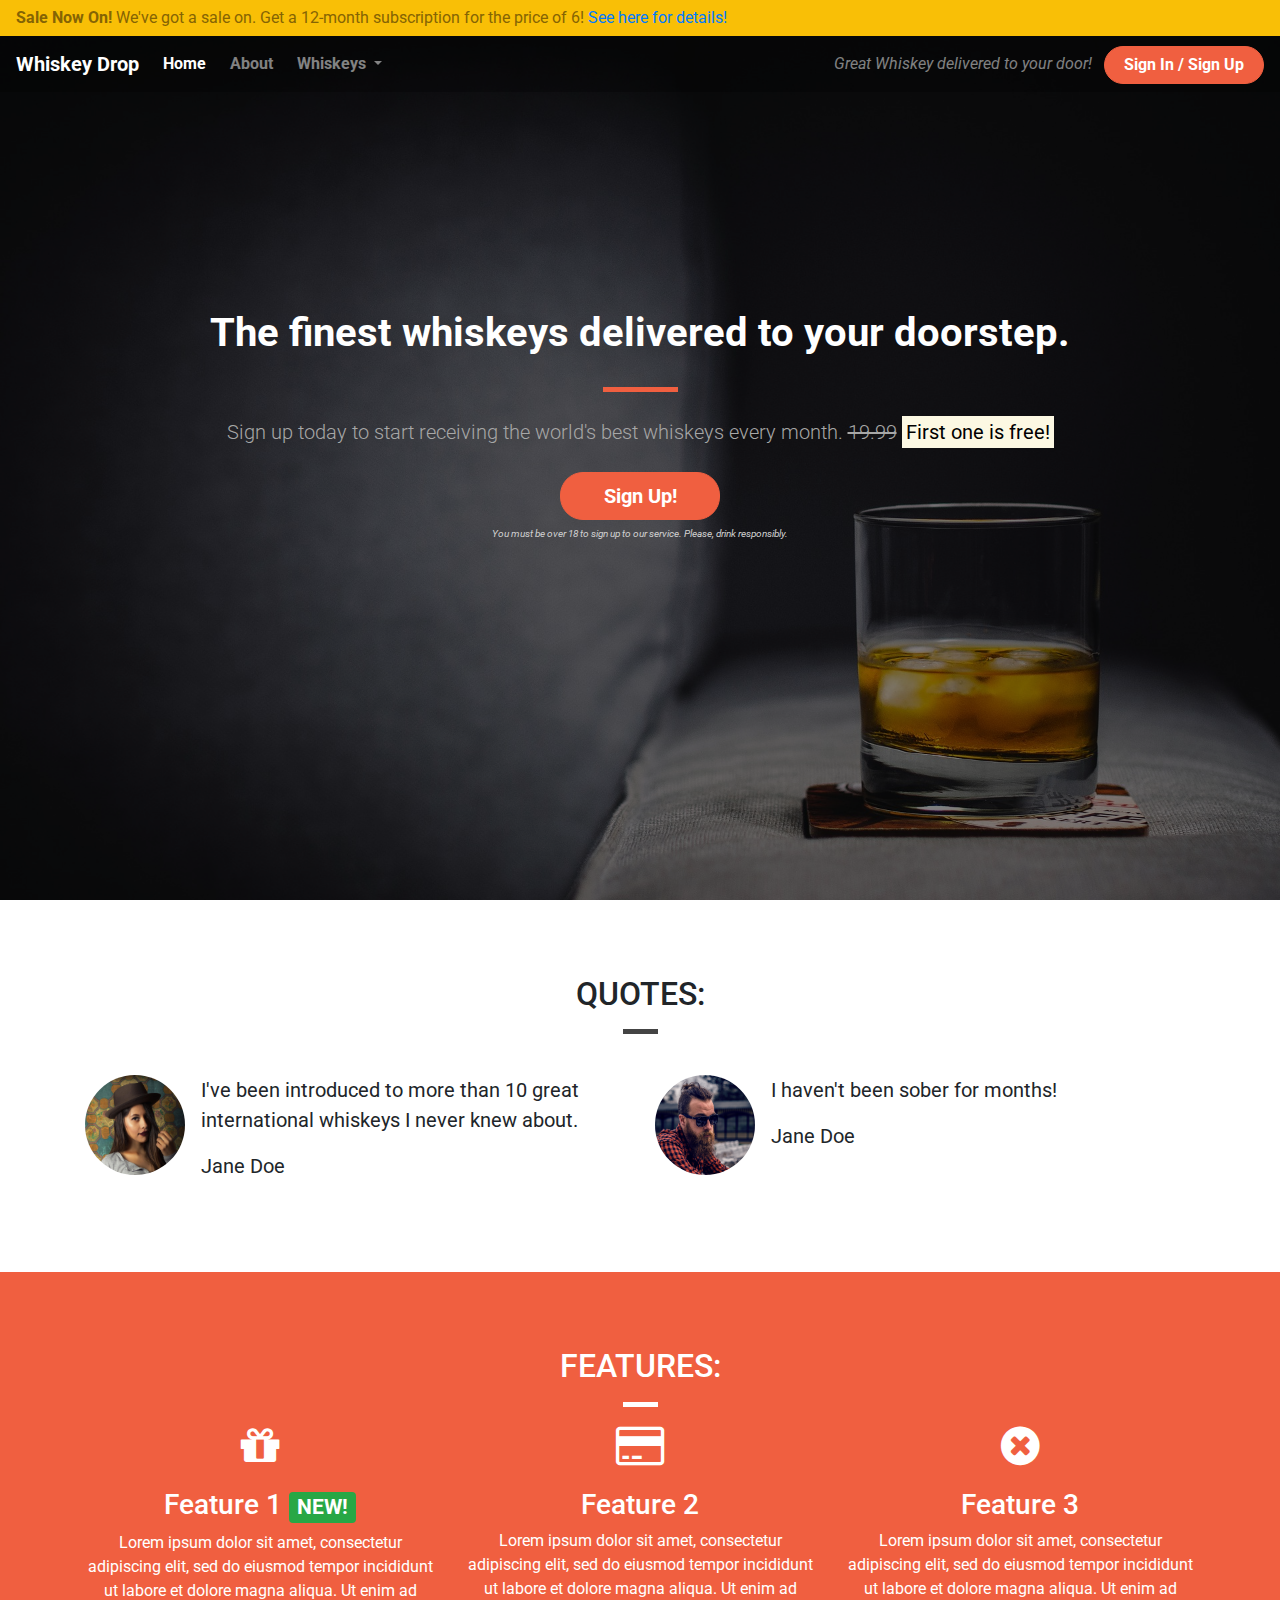
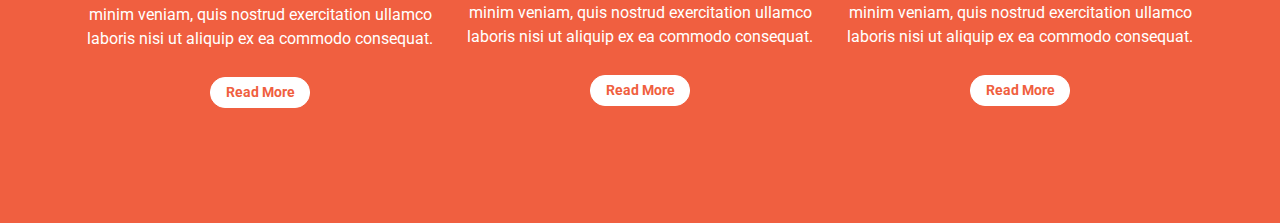
==== commit 019b1d9c: "bug fix" ====
--- a/index.html
+++ b/index.html
@@ -13,47 +13,51 @@
 
 </head>
 <body>
+    
     <!--Nav-->
-    <nav class="navbar navbar-light bg-light navbar-expand-sm">
-        <a href="/" class="navbar-brand">Whiskey Drop</a>
-
-        <button class="navbar-toggler ml-auto" type="button" data-toggle="collapse" data-target="#navbarNavDropdown"
-         aria-controls="navbarNavDropdown" aria-expanded="false" aria-label="Toggle navigation">
-        <span class="navbar-toggler-icon"></span></button>
-
-        <div class="collapse navbar-collapse" id="navbarNavDropdown">
-            <ul class="navbar-nav mr-auto">
-                <li class="active nav-item mr-2"><a class="nav-link" href="/">Home</a></li>
-                <li class="nav-item mr-2"><a class="nav-link" href="/about">About</a></li>
-                <li class="nav-item dropdown">
-                    <a class="nav-link dropdown-toggle" href="#" id="navbarDropdownMenuLink" role="button" data-toggle="dropdown" aria-haspopup="true" aria-expanded="false">
-          Whiskeys
-        </a>
-                    <div class="dropdown-menu" aria-labelledby="navbarDropdownMenuLink">
-                        <a class="dropdown-item" href="#">Irish</a>
-                        <a class="dropdown-item" href="#">Scotch</a>
-                        <a class="dropdown-item" href="#">Japanese</a>
-                        <a class="dropdown-item" href="#">American</a>
-                    </div>
-                </li>       
-                
-                <li class="nav-item mr-2 d-block d-sm-none"><a class="nav-link" href="/login">Sign In / Sign Up</a></li>
-            </ul>
-        </div>
-        <div class="d-none d-md-block">
-            <p class="navbar-text my-auto mr-2"><i>Great Whiskey delivered to your door!</i></p>
-            <a href="/login">Sign In / Sign Up</a>
-        </div>
-    </nav>
-     <!-- <div class="container alert-container">
-        <div class="row d-none d-sm-block">
-            <div class="col-12">
-                <div class="alert alert-warning">
-                    <strong>Sale Now On!</strong> We've got a sale on. Get a 12-month subscription for the price of 6! <a href="">See here for details!</a>
+    <div class="container-fluid navalert-container">
+        <div class="container-fluid alert-container">
+            <div class="row d-none d-sm-block">
+                <div class="col-12">
+                    <div class="site-wide-alert alert alert-warning">
+                        <strong>Sale Now On!</strong> We've got a sale on. Get a 12-month subscription for the price of 6! <a href="">See here for details!</a>
+                    </div>
                 </div>
             </div>
         </div>
-     </div> -->
+        <nav class="navbar navbar-dark navbar-expand-sm">
+            <a href="/" class="navbar-brand">Whiskey Drop</a>
+
+            <button class="navbar-toggler ml-auto" type="button" data-toggle="collapse" data-target="#navbarNavDropdown"
+            aria-controls="navbarNavDropdown" aria-expanded="false" aria-label="Toggle navigation">
+            <span class="navbar-toggler-icon"></span></button>
+
+            <div class="collapse navbar-collapse" id="navbarNavDropdown">
+                <ul class="navbar-nav mr-auto">
+                    <li class="active nav-item mr-2"><a class="nav-link" href="/">Home</a></li>
+                    <li class="nav-item mr-2"><a class="nav-link" href="/about">About</a></li>
+                    <li class="nav-item dropdown">
+                        <a class="nav-link dropdown-toggle" href="#" id="navbarDropdownMenuLink" role="button" data-toggle="dropdown" aria-haspopup="true" aria-expanded="false">
+            Whiskeys
+            </a>
+                        <div class="dropdown-menu" aria-labelledby="navbarDropdownMenuLink">
+                            <a class="dropdown-item" href="#">Irish</a>
+                            <a class="dropdown-item" href="#">Scotch</a>
+                            <a class="dropdown-item" href="#">Japanese</a>
+                            <a class="dropdown-item" href="#">American</a>
+                        </div>
+                    </li>       
+                    
+                    <li class="nav-item mr-2 d-block d-sm-none"><a class="nav-link" href="/login">Sign In / Sign Up</a></li>
+                </ul>
+            </div>
+            <div class="d-none d-md-block">
+                <p class="navbar-text my-auto mr-2"><i>Great Whiskey delivered to your door!</i></p>
+                <a href="/login" class="btn btn--cta btn--red">Sign In / Sign Up</a>
+            </div>
+        </nav>
+    </div>
+     
 
     <div class="container-fluid callout-container">
         <!-- Callout -->
--- a/css/style.css
+++ b/css/style.css
@@ -1,6 +1,10 @@
 body {
 font-family: 'Roboto', sans-serif;
 }
+
+
+
+/* Containers */
 
 .container-wrapper {}
 
@@ -10,7 +14,18 @@
 }
 
 
-.alert-container {}
+.alert-container .col-12 {
+    padding-left: 0px;
+    padding-right: 0px;
+}
+
+.site-wide-alert {
+    border-radius: 0;
+    margin-bottom: 0;
+    padding: 5px 15px;
+    background-color: #f9bf06;
+    border-color: #f9bf06;
+}
 
 .callout-container {
     height: 100vh;
@@ -41,6 +56,8 @@
 
 .features-container {}
 
+
+
 /*Page Headers*/
 
 .page-header {
@@ -56,6 +73,8 @@
 .quotes .page-header {
     margin-bottom: 25px;
 }
+
+
 
 /*Block dividers*/
 
@@ -80,10 +99,43 @@
 
 
 /* Content Containers */
+
 .content-container {
     padding-top: 75px;
     padding-bottom: 75px;
 }
+
+
+/* Navbar */
+
+.navalert-container {
+    position: absolute;
+    top: 0;
+    left: 0;
+    padding-left: 0;
+    padding-right: 0;
+    z-index: 1;
+}
+
+.navbar {
+    margin-bottom: 0;
+    border: 0;
+    width: 100%;
+    background-color: rgba(0,0,0, .25);
+}
+
+.navbar .navbar-toggler {
+    border: 0;
+}
+
+.navbar .navbar-brand {
+    font-weight: bold;
+}
+
+.navbar .navbar-nav a {
+    font-weight: bold;
+}
+
 
 /*Jumbotron*/
 
